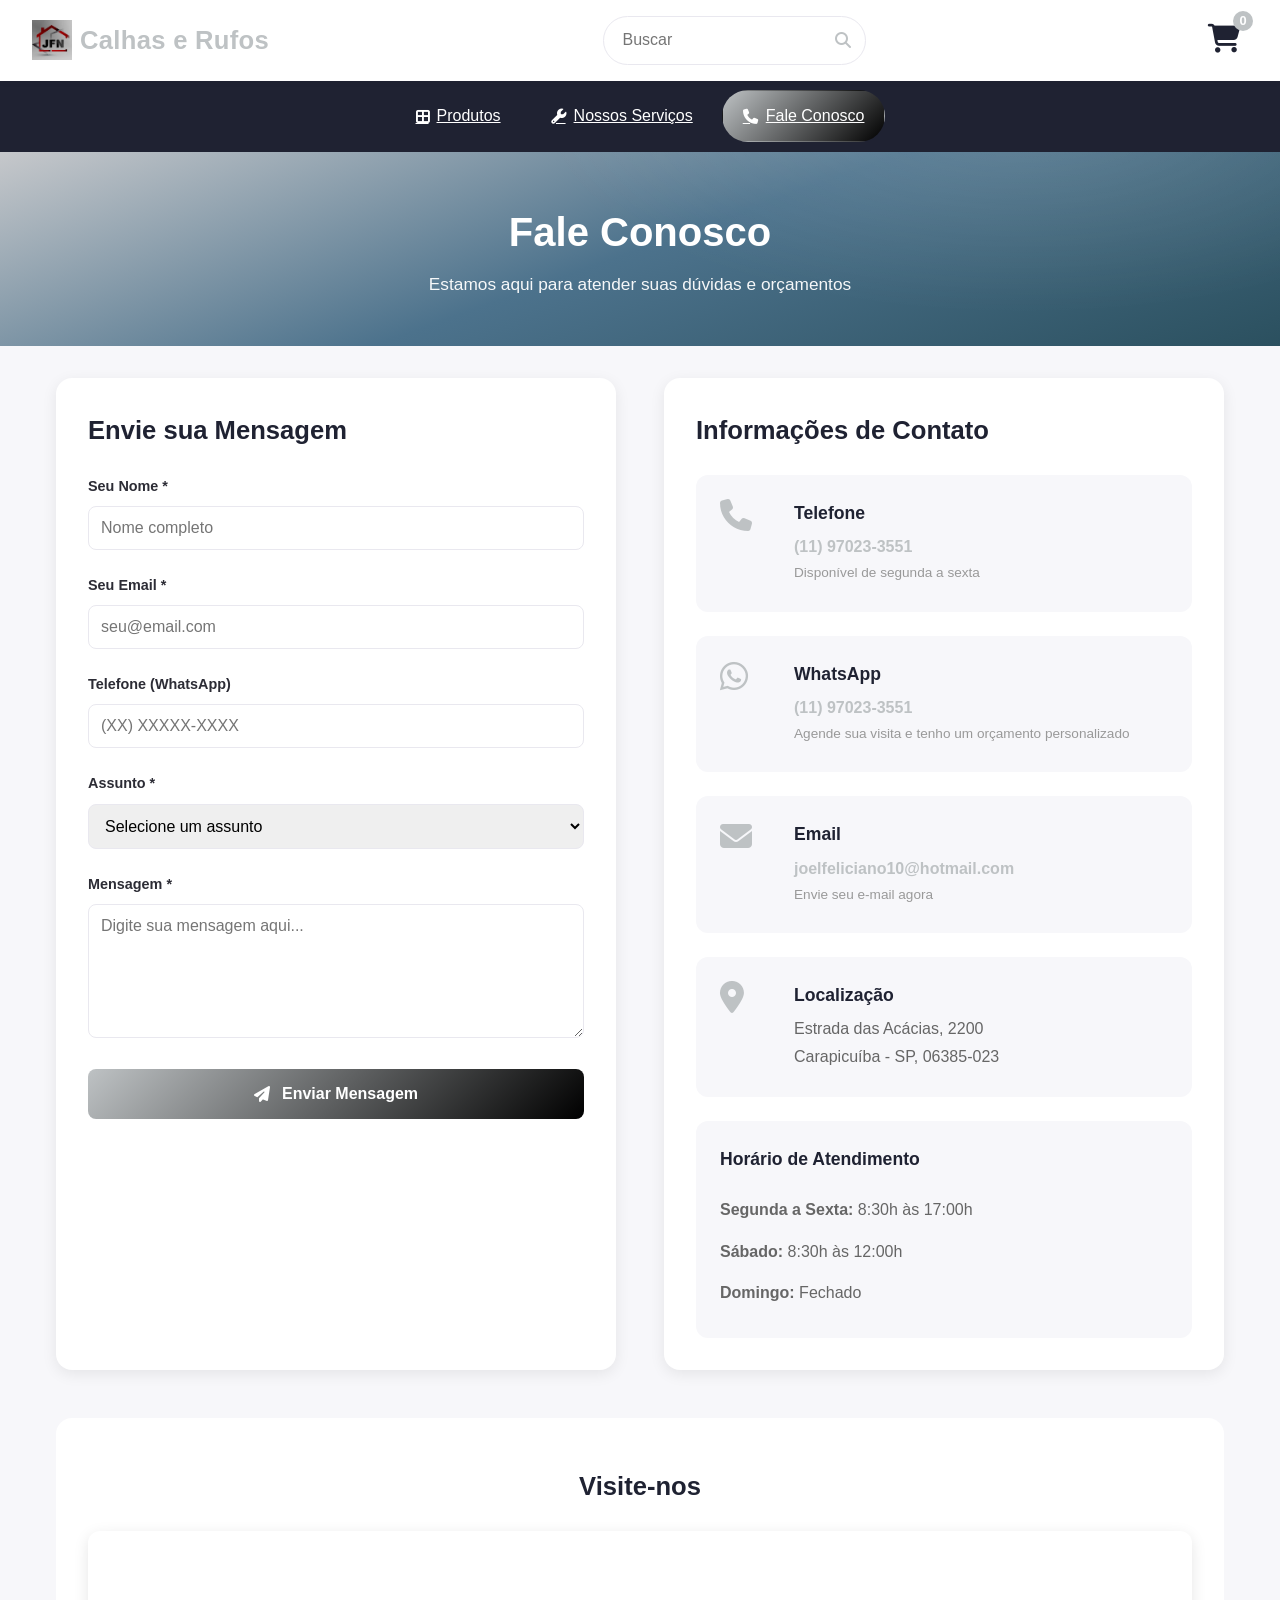
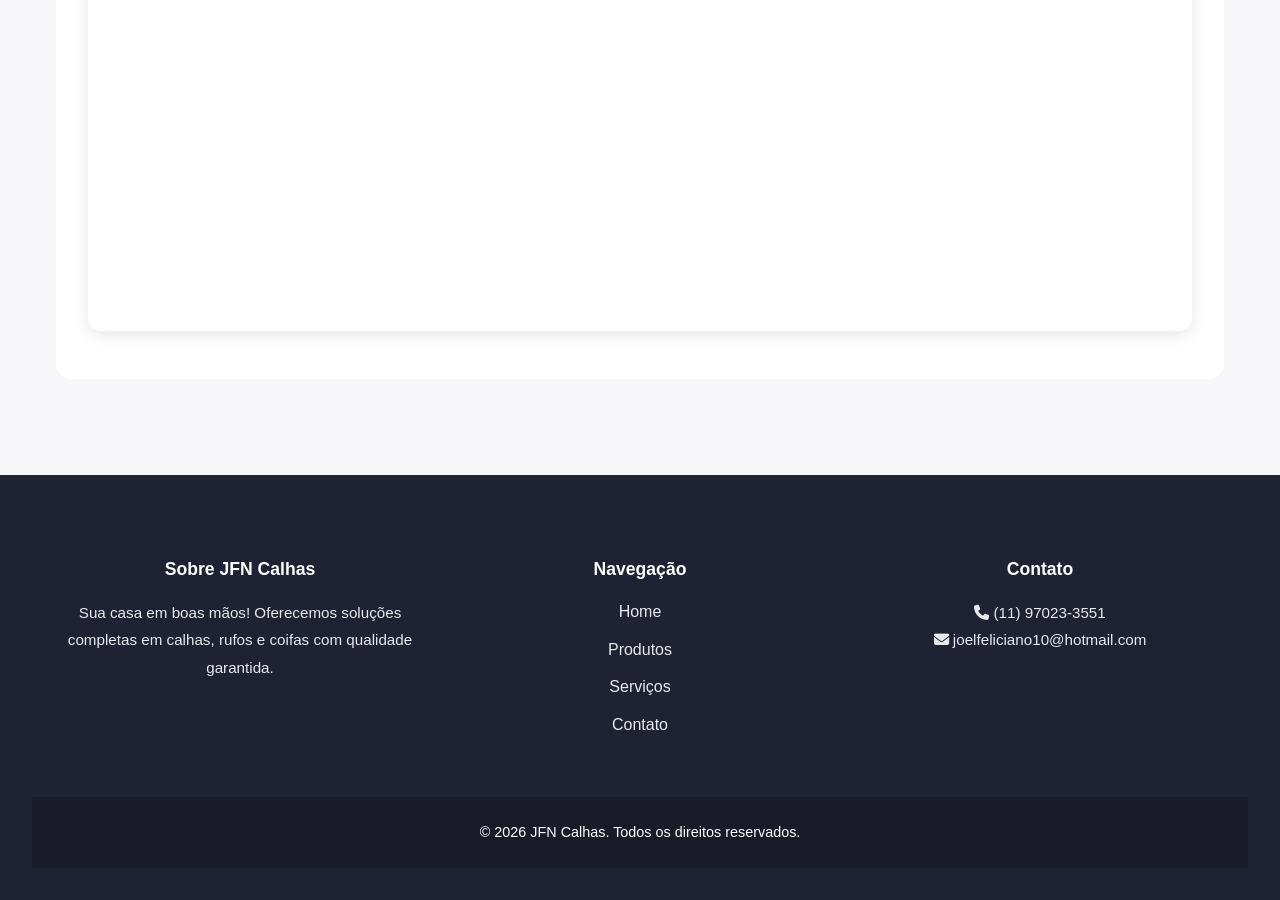
==== contato.html @ 028f1ea7 "Primeira versão do site JFN Calhas" ====
<!DOCTYPE html>
<html lang="pt-BR">

<head>
    <meta charset="UTF-8" />
    <meta name="viewport" content="width=device-width, initial-scale=1.0" />
    <!-- Font Awesome -->
    <link rel="stylesheet" href="https://cdnjs.cloudflare.com/ajax/libs/font-awesome/6.5.1/css/all.min.css" />
    <link rel="stylesheet" href="style.css" />
    <title>Fale Conosco - JFN Calhas</title>
</head>

<body>
    <header>
        <div class="logo">
            <a href="index.html" style="display: flex; align-items: center; gap: 0.5rem; text-decoration: none;">
                <img src="./assets/LogoJFN.png" alt="logo" class="logo-image" />
                <h1>Calhas e Rufos</h1>
            </a>
        </div>

        <div class="search-container">
            <input class="search-input" placeholder="Buscar " />
            <i class="fa-solid fa-magnifying-glass"></i>
        </div>

        <div class="cart-icon">
            <i class="fa-solid fa-cart-shopping"></i>
            <span class="cart-badge">0</span>
        </div>
    </header>

    <!-- CATEGORIAS -->
    <div class="categories-container">
        <nav class="categories-bar">
            <a href="produtos.html" class="category-btn">
                <i class="fa-solid fa-border-all"></i> Produtos
            </a>
            <a href="servicos.html" class="category-btn">
                <i class="fa-solid fa-wrench"></i> Nossos Serviços
            </a>
            <a href="contato.html" class="category-btn active">
                <i class="fa-solid fa-phone"></i> Fale Conosco
            </a>
        </nav>
    </div>

    <!-- HERO -->
    <section class="hero-section">
        <div class="hero-inner">
            <h2>Fale Conosco</h2>
            <p>Estamos aqui para atender suas dúvidas e orçamentos</p>
        </div>
    </section>

    <main class="contact-main">
        <div class="contact-container">
            <!-- Formulário de Contato -->
            <div class="contact-form-section">
                <h2>Envie sua Mensagem</h2>
                <form class="contact-form" id="contact-form">
                    <div class="form-group">
                        <label for="name">Seu Nome *</label>
                        <input type="text" id="name" name="name" required placeholder="Nome completo" />
                    </div>

                    <div class="form-group">
                        <label for="email">Seu Email *</label>
                        <input type="email" id="email" name="email" required placeholder="seu@email.com" />
                    </div>

                    <div class="form-group">
                        <label for="phone">Telefone (WhatsApp)</label>
                        <input type="tel" id="phone" name="phone" placeholder="(XX) XXXXX-XXXX" />
                    </div>

                    <div class="form-group">
                        <label for="subject">Assunto *</label>
                        <select id="subject" name="subject" required>
                            <option value="">Selecione um assunto</option>
                            <option value="orcamento">Solicitar Orçamento</option>
                            <option value="servico">Informações sobre Serviços</option>
                            <option value="produtos">Dúvidas sobre Produtos</option>
                            <option value="reclamacao">Reclamação/Sugestão</option>
                            <option value="outro">Outro</option>
                        </select>
                    </div>

                    <div class="form-group">
                        <label for="message">Mensagem *</label>
                        <textarea id="message" name="message" required placeholder="Digite sua mensagem aqui..." rows="6"></textarea>
                    </div>

                    <button type="submit" class="submit-btn">
                        <i class="fa-solid fa-paper-plane"></i> Enviar Mensagem
                    </button>
                </form>
            </div>

            <!-- Informações de Contato -->
            <div class="contact-info-section">
                <h2>Informações de Contato</h2>
                
                <div class="contact-info-card">
                    <div class="info-icon">
                        <i class="fa-solid fa-phone"></i>
                    </div>
                    <div class="info-content">
                        <h3>Telefone</h3>
                        <p><a href="tel:+5511999999999">(11) 97023-3551</a></p>
                        <p class="info-subtitle">Disponível de segunda a sexta</p>
                    </div>
                </div>

                <div class="contact-info-card">
                    <div class="info-icon">
                        <i class="fa-brands fa-whatsapp"></i>
                    </div>
                    <div class="info-content">
                        <h3>WhatsApp</h3>
                        <p><a href="https://wa.me/5511970233551" target="_blank">(11) 97023-3551</a></p>
                        <p class="info-subtitle">Agende sua visita e tenho um orçamento personalizado</p>
                    </div>
                </div>

                <div class="contact-info-card">
                    <div class="info-icon">
                        <i class="fa-solid fa-envelope"></i>
                    </div>
                    <div class="info-content">
                        <h3>Email</h3>
                        <p><a href="mailto:contato@jfncalhas.com.br">joelfeliciano10@hotmail.com</a></p>
                        <p class="info-subtitle">Envie seu e-mail agora</p>
                    </div>
                </div>

                <div class="contact-info-card">
                    <div class="info-icon">
                        <i class="fa-solid fa-map-marker-alt"></i>
                    </div>
                    <div class="info-content">
                        <h3>Localização</h3>
                        <p>Estrada das Acácias, 2200</p>
                        <p>Carapicuíba - SP, 06385-023</p>
                    </div>
                </div>

                <div class="contact-hours">
                    <h3>Horário de Atendimento</h3>
                    <ul>
                        <li><strong>Segunda a Sexta:</strong> 8:30h às 17:00h</li>
                        <li><strong>Sábado:</strong> 8:30h às 12:00h</li>
                        <li><strong>Domingo:</strong> Fechado</li>
                    </ul>
                </div>
            </div>
        </div>

        <!-- Mapa (opcional) -->
        <section class="map-section">
            <h2>Visite-nos</h2>
            <div class="map-container">
                <iframe src="https://www.google.com/maps/embed?pb=!1m18!1m12!1m3!1d3657.3577963738426!2d-46.84429892346084!3d-23.538378289999998!2m3!1f0!2f0!3f0!3m2!1i1024!2i768!4f13.1!3m3!1m2!1s0x94ceffbdc9454e27%3A0x9224443551d5310c!2sJFN%20Calhas%20e%20Rufos!5e0!3m2!1spt-BR!2sbr!4v1234567890" width="100%" height="400" style="border:0;" allowfullscreen="" loading="lazy" referrerpolicy="no-referrer-when-downgrade"></iframe>
            </div>
        </section>
    </main>

    <!-- FOOTER -->
    <footer>
        <div class="footer-content">
            <div class="footer-section">
                <h4>Sobre JFN Calhas</h4>
                <p>Sua casa em boas mãos! Oferecemos soluções completas em calhas, rufos e coifas com qualidade garantida.</p>
            </div>
            <div class="footer-section">
                <h4>Navegação</h4>
                <ul>
                    <li><a href="index.html">Home</a></li>
                    <li><a href="produtos.html">Produtos</a></li>
                    <li><a href="servicos.html">Serviços</a></li>
                    <li><a href="contato.html">Contato</a></li>
                </ul>
            </div>
            <div class="footer-section">
                <h4>Contato</h4>
                <p><i class="fa-solid fa-phone"></i> (11) 97023-3551</p>
                <p><i class="fa-solid fa-envelope"></i> joelfeliciano10@hotmail.com</p>
            </div>
            <!--<div class="footer-section">
                <h4>Redes Sociais</h4>
                <div class="social-links">
                    <a href="#"><i class="fa-brands fa-facebook"></i></a>
                    <a href="#"><i class="fa-brands fa-instagram"></i></a>
                    <a href="#"><i class="fa-brands fa-whatsapp"></i></a>
                </div>
            </div>-->
        </div>
        <div class="footer-bottom">
            <p>&copy; 2026 JFN Calhas. Todos os direitos reservados.</p>
        </div>
    </footer>

    <script src="script.js"></script>
</body>

</html>
---- style.css ----
* {
  margin: 0;
  padding: 0;
  box-sizing: border-box;
  -webkit-font-smoothing: antialiased;
  -moz-osx-font-smoothing: grayscale;
}

/* PALETA – estética de perfumaria */
:root{
  --primary-color:rgb(190, 194, 196);   /* rose wine */
  --accent-color:black;    /* ameixa */
  --secondary-color:#1F2232; /* grafite elegante */
  --text-color:#2C2C35;
  --linght-gray:#F7F7FA;
  --border-color:#E9E8EF;
  --success-color:#2ecc71;
  --error-color:#e74c3c;
}

body{
  font-family: 'Segoe UI', Tahoma, Geneva, Verdana, sans-serif;
  color: var(--text-color);
  background: var(--linght-gray);
  line-height: 1.6;
}

body.no-scroll{ overflow:hidden; }

/* HEADER */
header{
  background:#fff;
  position:sticky; top:0; z-index:990;
  padding:1rem 2rem;
  display:flex; align-items:center; justify-content:space-between;
  gap:1rem; flex-wrap:wrap;
  box-shadow:0 2px 5px rgba(0,0,0,.05);
}

.logo{ display:flex; align-items:center; gap:.5rem; cursor:pointer; }
.logo i{ font-size:1.8rem; color:var(--primary-color); }
.logo h1{ font-size:1.6rem; color:var(--primary-color); font-weight:800; letter-spacing:.3px; }

.logo-image{ width:40px; height:40px; object-fit:contain; }
.search-container{
  width:100%; max-width:520px; margin:0;
  display:flex; align-items:center; gap:.5rem;
  background: #fff;
  border:1px solid var(--border-color);
  border-radius: 999px;
  padding:.55rem .9rem;
  order:3; flex-basis:100%;
}
.search-container input{
  width:100%; border:none; background:none; outline:none;
  padding:.35rem .25rem; font-size:1rem;
}
.search-container i{ color:var(--primary-color); cursor:pointer; }

/* CATEGORIAS */
.categories-container{
  background: var(--secondary-color);
  display:flex; overflow-x:auto;
}
.categories-bar{
  display:flex; justify-content:flex-start; align-items:center;
  padding:.6rem 1rem; gap:.5rem; width:100%; max-width:1200px; margin:0 auto;
}
.category-btn{
  display:flex; gap:.5rem; align-items:center;
  border:1px solid transparent;
  color:#fff; border-radius:999px; padding:.5rem 1rem;
  cursor:pointer; background:none; white-space:nowrap; font-size:.92rem;
  transition: .2s ease;
}
.category-btn i{ font-size:.95rem; }
.category-btn:hover{ border-color:rgba(255,255,255,.25); }
.category-btn.active{ background: linear-gradient(135deg, var(--primary-color), var(--accent-color)); }

/* HERO */
.hero-section{
  position:relative;
  color:#fff; text-align:center; padding:2.4rem 1rem;
  background:
    radial-gradient(1200px 500px at 80% -20%, rgba(255,255,255,.15), transparent 40%),
    linear-gradient(160deg, #c6c8cb 0%, #4c728c 50%, #2b505f 100%);
}
.hero-inner{ max-width:980px; margin:0 auto; }
.hero-section h2{ font-size:2.1rem; margin-bottom:.45rem; font-weight:800; }
.hero-section p{ font-size:1.08rem; opacity:.95; }
.hero-tags{ margin-top:1rem; display:flex; gap:.5rem; justify-content:center; flex-wrap:wrap; }
.hero-tags span{
  background: rgba(255,255,255,.15);
  border:1px solid rgba(255,255,255,.25);
  padding:.35rem .7rem; border-radius:999px; font-size:.9rem;
}

/* FOOTER */
footer{
  background: var(--secondary-color);
  color:#fff; text-align:center; padding:2rem;
}

/* LISTAGEM DE PRODUTOS */
.products{ width:100%; max-width:1200px; padding:1rem; margin:0 auto; }
.products-container{
  display:grid; grid-template-columns: repeat(auto-fill, minmax(250px, 1fr));
  gap:1rem;
}
.product-card{
  background:#fff; border-radius:1rem; overflow:hidden; cursor:pointer;
  transition:.3s; box-shadow:0 4px 15px rgba(0,0,0,.05);
}
.product-card:hover{ transform: translateY(-6px); box-shadow:0 10px 28px rgba(0,0,0,.12); }
.product-img{ width:100%; height:220px; object-fit:cover; }
.product-info{ padding:1rem; }
.product-name{ font-size:1.08rem; font-weight:700; margin-bottom:.35rem; color:var(--text-color); }
.product-description{ font-size:.92rem; margin-bottom:1rem; color:#6c6f78; }
.product-price{ font-size:1.35rem; color:var(--primary-color); margin-bottom:1rem; font-weight:800; }
.product-button{
  width:100%; border:none; padding:.75rem; font-size:1rem; font-weight:700; border-radius:.5rem;
  color:#fff; cursor:pointer; transition:.25s;
  background: linear-gradient(135deg, var(--primary-color), var(--accent-color));
}
.product-button:hover{ filter:brightness(1.05); transform: translateY(-1px); }

/* CARRINHO */
.cart-icon{ position:relative; cursor:pointer; padding:.5rem; order:2; }
.cart-icon i{ font-size:1.8rem; color:var(--secondary-color); }
.cart-badge{
  position:absolute; top:0; right:0; background:var(--primary-color); color:#fff;
  border-radius:50%; width:20px; height:20px; display:flex; justify-content:center; align-items:center;
  font-size:.8rem; font-weight:800; transform: translate(25%,-25%);
}

.cart-overlay{
  position:fixed; inset:0; background:rgba(0,0,0,.5); z-index:999;
  opacity:0; visibility:hidden; transition: opacity .3s, visibility .3s;
}
.cart-overlay.show{ opacity:1; visibility:visible; }

.cart-sidebar{
  position:fixed; top:0; right:0; width:100%; max-width:420px; height:100%;
  background:#fff; box-shadow:-4px 0 15px rgba(0,0,0,.1); z-index:1000;
  display:flex; flex-direction:column; transform: translateX(100%);
  transition: transform .4s cubic-bezier(.25,.46,.45,.94);
}
.cart-sidebar.show{ transform: translateX(0); }

.cart-header{
  display:flex; justify-content:space-between; align-items:center;
  padding:1rem 1.5rem; border-bottom:1px solid var(--border-color);
}
.cart-header h3{ font-size:1.4rem; color:var(--secondary-color); }
.close-cart-btn{ background:none; border:none; font-size:2rem; cursor:pointer; color:var(--text-color); }

.cart-body{ padding:1.5rem; overflow-y:auto; flex-shrink:1; }
.cart-footer{ padding:1rem 1.5rem; border-top:1px solid var(--border-color); background:var(--linght-gray); overflow-y:auto; flex-grow:1; }

.finish-order-btn-container{
  padding:1rem 1.5rem; border-top:1px solid var(--border-color); background:#fff;
  box-shadow:0 -2px 5px rgba(0,0,0,.05);
}

/* scrollbars */
.cart-body::-webkit-scrollbar, .cart-footer::-webkit-scrollbar{ width:6px; }
.cart-body::-webkit-scrollbar-track, .cart-footer::-webkit-scrollbar-track{ background:var(--linght-gray); }
.cart-body::-webkit-scrollbar-thumb, .cart-footer::-webkit-scrollbar-thumb{
  background:#ccc; border-radius:10px; border:2px solid var(--linght-gray);
}

.cart-empty{ text-align:center; padding-top:4rem; color:#999; }
.cart-empty i{ font-size:4rem; margin-bottom:1rem; color:var(--border-color); }
.cart-empty p{ font-size:1.2rem; font-weight:600; }

.cart-item{ display:flex; align-items:center; gap:1rem; margin-bottom:1.5rem; }
.cart-item-img{
  width:80px; height:80px; object-fit:cover; border-radius:.5rem; border:1px solid var(--border-color);
}
.cart-item-info{ flex-grow:1; }
.cart-item-name{ font-size:1rem; font-weight:700; margin-bottom:.25rem; }
.cart-item-price{ font-size:.95rem; color:var(--primary-color); font-weight:800; }
.cart-item-controls{ display:flex; align-items:center; gap:.5rem; margin-top:.5rem; }

.quantity-btn{
  background:var(--linght-gray); border:1px solid var(--border-color);
  width:28px; height:28px; border-radius:50%; cursor:pointer; font-weight:800; transition: background .2s;
}
.quantity-btn:hover{ background:#e9e9f0; }
.remove-item-btn{
  background:none; border:none; color:#f44336; font-size:1.8rem; cursor:pointer; margin-left:auto; transition: color .2s;
}
.remove-item-btn:hover{ color:#c23126; }

.product-image-fly{
  position:fixed; z-index:1001; border-radius:50%; transition: all .7s cubic-bezier(.55,.055,.675,.19); object-fit:cover;
}

/* ENTREGA/RETIRADA E FORM */
.options-toggle{ display:flex; border:1px solid var(--border-color); border-radius:999px; overflow:hidden; margin-bottom:1.2rem; }
.delivery-btn{
  flex:1; padding:.75rem; border:none; background:#fff; cursor:pointer; font-size:1rem; font-weight:700; color:var(--text-color); transition: background .3s;
}
.delivery-btn.active{ background: var(--secondary-color); color:#fff; }

.form-group{ margin-bottom:1rem; }
.form-group label{ display:block; margin-bottom:.5rem; font-weight:700; font-size:.9rem; }
.form-group input, .form-group select, .form-group textarea{
  width:100%; padding:.75rem; border:1px solid var(--border-color); border-radius:.5rem; font-size:1rem; font-family:inherit;
  transition: border-color .2s, box-shadow .2s;
}
.form-group input:focus, .form-group select:focus, .form-group textarea:focus{
  border-color: var(--primary-color); box-shadow:0 0 0 3px rgba(198,66,110,.15); outline:none;
}
.form-group input.error, .form-group textarea.error, .form-group select.error{
  border-color: var(--error-color) !important; box-shadow:0 0 0 3px rgba(231,76,60,.2) !important;
}
.form-group input:read-only{ background:#eee; cursor:not-allowed; opacity:.85; }

.payment-options-container{ border-top:1px solid var(--border-color); margin-top:1.2rem; padding-top:1.2rem; }
.payment-options-container h4{ font-size:1rem; margin:0 0 1rem; }
.payment-option{
  display:flex; align-items:center; gap:.75rem; padding:.75rem; border:1px solid var(--border-color);
  border-radius:.5rem; margin-bottom:.5rem; cursor:pointer; transition: border-color .2s, background .2s;
}
.payment-option:hover{ background:#fff; }
.payment-option input[type="radio"]{ width:auto; }
.payment-option.selected{ border-color: var(--primary-color); background: #fff3f7; }

#troco-container{ display:none; margin-top:1rem; padding:1rem; background:#fff; border-radius:.5rem; border:1px solid var(--border-color); }

.delivery-fee-notice{ font-size:.8rem; text-align:center; color:#777; background:#fff; padding:.5rem; border-radius:.5rem; margin:1.2rem 0; }

.date-time-row{ display:flex; gap:1rem; }

.cart-summary{ margin:1.2rem 0; border-top:1px solid var(--border-color); padding-top:1.2rem; }
.summary-line{ display:flex; justify-content:space-between; margin-bottom:.5rem; font-size:1rem; }
.summary-line.total{ font-size:1.15rem; font-weight:800; color:var(--primary-color); margin-top:1rem; }

.coupon-container, .coupon-group{ display:flex; gap:.5rem; margin-bottom:.5rem; }
#coupon-input{
  flex-grow:1; border:1px solid var(--border-color); border-radius:.5rem; padding:.75rem; font-size:1rem;
}
#apply-coupon-btn{
  border:none; background: var(--secondary-color); color:#fff; padding:0 1.5rem; border-radius:.5rem; cursor:pointer; font-weight:800; transition: background .2s;
}
#apply-coupon-btn:hover{ background:#2b2f43; }

.coupon-feedback{ font-size:.9rem; font-weight:700; margin-bottom:1rem; height:1em; }
.coupon-feedback.success{ color: var(--success-color); }
.coupon-feedback.error{ color: var(--error-color); }

.summary-line.discount-line{ color: var(--success-color); font-weight:800; }

.finish-order-btn, .checkout-btn{
  width:100%; padding:1rem; font-size:1.1rem; font-weight:800; color:#fff;
  background: linear-gradient(135deg, var(--primary-color), var(--accent-color));
  border:none; border-radius:.6rem; cursor:pointer; transition: transform .15s;
}
.finish-order-btn:hover:not(:disabled), .checkout-btn:hover:not(:disabled){ transform: translateY(-1px); }
.finish-order-btn:disabled, .checkout-btn:disabled{ background:#cfcfde; cursor:not-allowed; }
.finish-order-btn .fa-whatsapp{ margin-right:.5rem; }

/* BANNER "VER CARRINHO" */
.view-cart-banner{
  position:fixed; bottom:-100px; left:0; width:100%;
  background: var(--secondary-color); color:#fff; z-index:980; padding:1rem;
  display:flex; justify-content:space-between; align-items:center;
  box-shadow:0 -2px 10px rgba(0,0,0,.2); transition: bottom .4s ease-in-out;
}
.view-cart-banner.show{ bottom:0; }
.view-cart-banner p{ margin:0; font-weight:800; }
.view-cart-banner-btn{
  background:var(--primary-color); color:#fff; border:none; padding:.75rem 1.5rem; border-radius:999px; font-weight:800; cursor:pointer;
}

/* RESPONSIVO */
@media (min-width:768px){
  .search-container{ order:2; flex-basis:auto; width:auto; }
  .cart-icon{ order:3; }
  .categories-bar{ justify-content:center; }
  .category-btn{ padding:.75rem 1.25rem; font-size:1rem; }
  .products{ padding:2rem; }
  .products-container{ gap:2rem; }
  .product-img{ height:250px; }
  .product-info{ padding:1.35rem; }
  .product-name{ font-size:1.18rem; }
  .hero-section{ padding:3rem 2rem; }
  .hero-section h2{ font-size:2.5rem; }
}

/* Oculta o banner em telas maiores */
@media (min-width:769px){
  .view-cart-banner{ display:none; }
}

/* ===== PÁGINA DE SERVIÇOS ===== */
.services-main{
  width:100%; max-width:1200px; padding:2rem 1rem; margin:0 auto;
}

.services-container{
  display:grid; grid-template-columns:repeat(auto-fit, minmax(300px, 1fr)); gap:2rem; margin-bottom:3rem;
}

.service-card{
  background:#fff; padding:2rem; border-radius:1rem; box-shadow:0 4px 15px rgba(0,0,0,.08);
  transition:.3s ease; border-left:4px solid var(--primary-color);
}

.service-card:hover{
  transform:translateY(-5px); box-shadow:0 8px 25px rgba(0,0,0,.12);
}

.service-icon{
  font-size:3rem; color:var(--primary-color); margin-bottom:1rem; display:inline-block;
}

.service-card h3{
  font-size:1.4rem; margin-bottom:.75rem; color:var(--secondary-color); font-weight:800;
}

.service-card p{
  color:#666; margin-bottom:1rem; line-height:1.6;
}

.service-features{
  list-style:none; padding:0;
}

.service-features li{
  display:flex; align-items:center; gap:.75rem; margin-bottom:.5rem; font-size:.95rem; color:#555;
}

.service-features i{
  color:var(--success-color); font-size:1rem;
}

/* CTA Section */
.cta-section{
  background:linear-gradient(135deg, var(--secondary-color) 0%, #3a4659 100%); color:#fff;
  padding:3rem 2rem; border-radius:1rem; text-align:center; margin-top:3rem;
}

.cta-section h2{
  font-size:2rem; margin-bottom:1rem; font-weight:800;
}

.cta-section p{
  font-size:1.1rem; margin-bottom:2rem; opacity:.95;
}

.cta-button{
  display:inline-flex; align-items:center; gap:.75rem; background:var(--primary-color); color:var(--secondary-color);
  padding:1rem 2rem; border-radius:999px; text-decoration:none; font-weight:800;
  transition:.3s ease; font-size:1.05rem;
}

.cta-button:hover{
  transform:translateY(-3px); box-shadow:0 6px 20px rgba(190,194,196,.3);
}

/* ===== PÁGINA DE CONTATO ===== */
.contact-main{
  width:100%; max-width:1200px; padding:2rem 1rem; margin:0 auto;
}

.contact-container{
  display:grid; grid-template-columns:1fr 1fr; gap:3rem; margin-bottom:3rem;
}

.contact-form-section, .contact-info-section{
  background:#fff; padding:2rem; border-radius:1rem; box-shadow:0 4px 15px rgba(0,0,0,.08);
}

.contact-form-section h2, .contact-info-section h2{
  font-size:1.6rem; margin-bottom:1.5rem; color:var(--secondary-color); font-weight:800;
}

.contact-form{
  display:flex; flex-direction:column; gap:1.5rem;
}

.contact-form .form-group{
  margin-bottom:0;
}

.contact-form label{
  font-weight:700; margin-bottom:.5rem; display:block; color:var(--text-color);
}

.contact-form input, .contact-form select, .contact-form textarea{
  width:100%; padding:.75rem; border:1px solid var(--border-color); border-radius:.5rem;
  font-size:1rem; font-family:inherit; transition: border-color .2s;
}

.contact-form input:focus, .contact-form select:focus, .contact-form textarea:focus{
  border-color:var(--primary-color); outline:none; box-shadow:0 0 0 3px rgba(190,194,196,.15);
}

.submit-btn{
  background:linear-gradient(135deg, var(--primary-color), var(--accent-color)); color:#fff;
  padding:1rem; border:none; border-radius:.5rem; font-weight:800; cursor:pointer; font-size:1rem;
  display:flex; align-items:center; justify-content:center; gap:.75rem; transition:.3s ease;
}

.submit-btn:hover{
  transform:translateY(-2px); box-shadow:0 4px 15px rgba(0,0,0,.2);
}

.contact-info-card{
  display:flex; gap:1.5rem; padding:1.5rem; background:var(--linght-gray); border-radius:.75rem; margin-bottom:1.5rem;
}

.info-icon{
  font-size:2rem; color:var(--primary-color); min-width:50px; display:flex; align-items:flex-start;
}

.info-content h3{
  font-size:1.1rem; margin-bottom:.5rem; color:var(--secondary-color); font-weight:800;
}

.info-content p{
  margin-bottom:.25rem; color:#666; line-height:1.5;
}

.info-content a{
  color:var(--primary-color); text-decoration:none; font-weight:700; transition:.2s;
}

.info-content a:hover{
  color:var(--secondary-color);
}

.info-subtitle{
  font-size:.85rem; color:#999 !important; margin-top:.25rem !important;
}

.contact-hours{
  background:var(--linght-gray); padding:1.5rem; border-radius:.75rem;
}

.contact-hours h3{
  font-size:1.1rem; margin-bottom:1rem; color:var(--secondary-color); font-weight:800;
}

.contact-hours ul{
  list-style:none; padding:0;
}

.contact-hours li{
  padding:.5rem 0; color:#666; line-height:1.6;
}

/* Mapa */
.map-section{
  background:#fff; padding:3rem 2rem; border-radius:1rem; margin-top:2rem;
}

.map-section h2{
  font-size:1.6rem; margin-bottom:1.5rem; text-align:center; color:var(--secondary-color); font-weight:800;
}

.map-container{
  width:100%; height:400px; border-radius:.75rem; overflow:hidden; box-shadow:0 4px 15px rgba(0,0,0,.1);
}

/* Footer */
footer{
  margin-top:4rem;
}

.footer-content{
  background:var(--secondary-color); color:#fff; padding:3rem 1rem; display:grid;
  grid-template-columns:repeat(auto-fit, minmax(250px, 1fr)); gap:2rem; max-width:1200px; margin:0 auto;
}

.footer-section h4{
  font-size:1.1rem; margin-bottom:1rem; font-weight:800;
}

.footer-section p{
  font-size:.95rem; line-height:1.8; opacity:.9;
}

.footer-section ul{
  list-style:none; padding:0;
}

.footer-section li{
  margin-bottom:.75rem;
}

.footer-section a{
  color:#fff; text-decoration:none; opacity:.9; transition:.2s;
}

.footer-section a:hover{
  opacity:1; text-decoration:underline;
}

.social-links{
  display:flex; gap:1rem; margin-top:1rem;
}

.social-links a{
  font-size:1.5rem; display:flex; align-items:center; justify-content:center;
}

.footer-bottom{
  background:rgba(0,0,0,.2); padding:1.5rem; text-align:center; color:#fff; font-size:.9rem;
}

/* Responsivo Serviços e Contato */
@media (max-width:768px){
  .services-container{
    grid-template-columns:1fr;
  }

  .contact-container{
    grid-template-columns:1fr;
  }

  .cta-section{
    padding:2rem 1rem;
  }

  .cta-section h2{
    font-size:1.5rem;
  }

  .contact-form-section h2, .contact-info-section h2{
    font-size:1.4rem;
  }

  .map-container{
    height:300px;
  }

  .footer-content{
    grid-template-columns:1fr;
  }
}
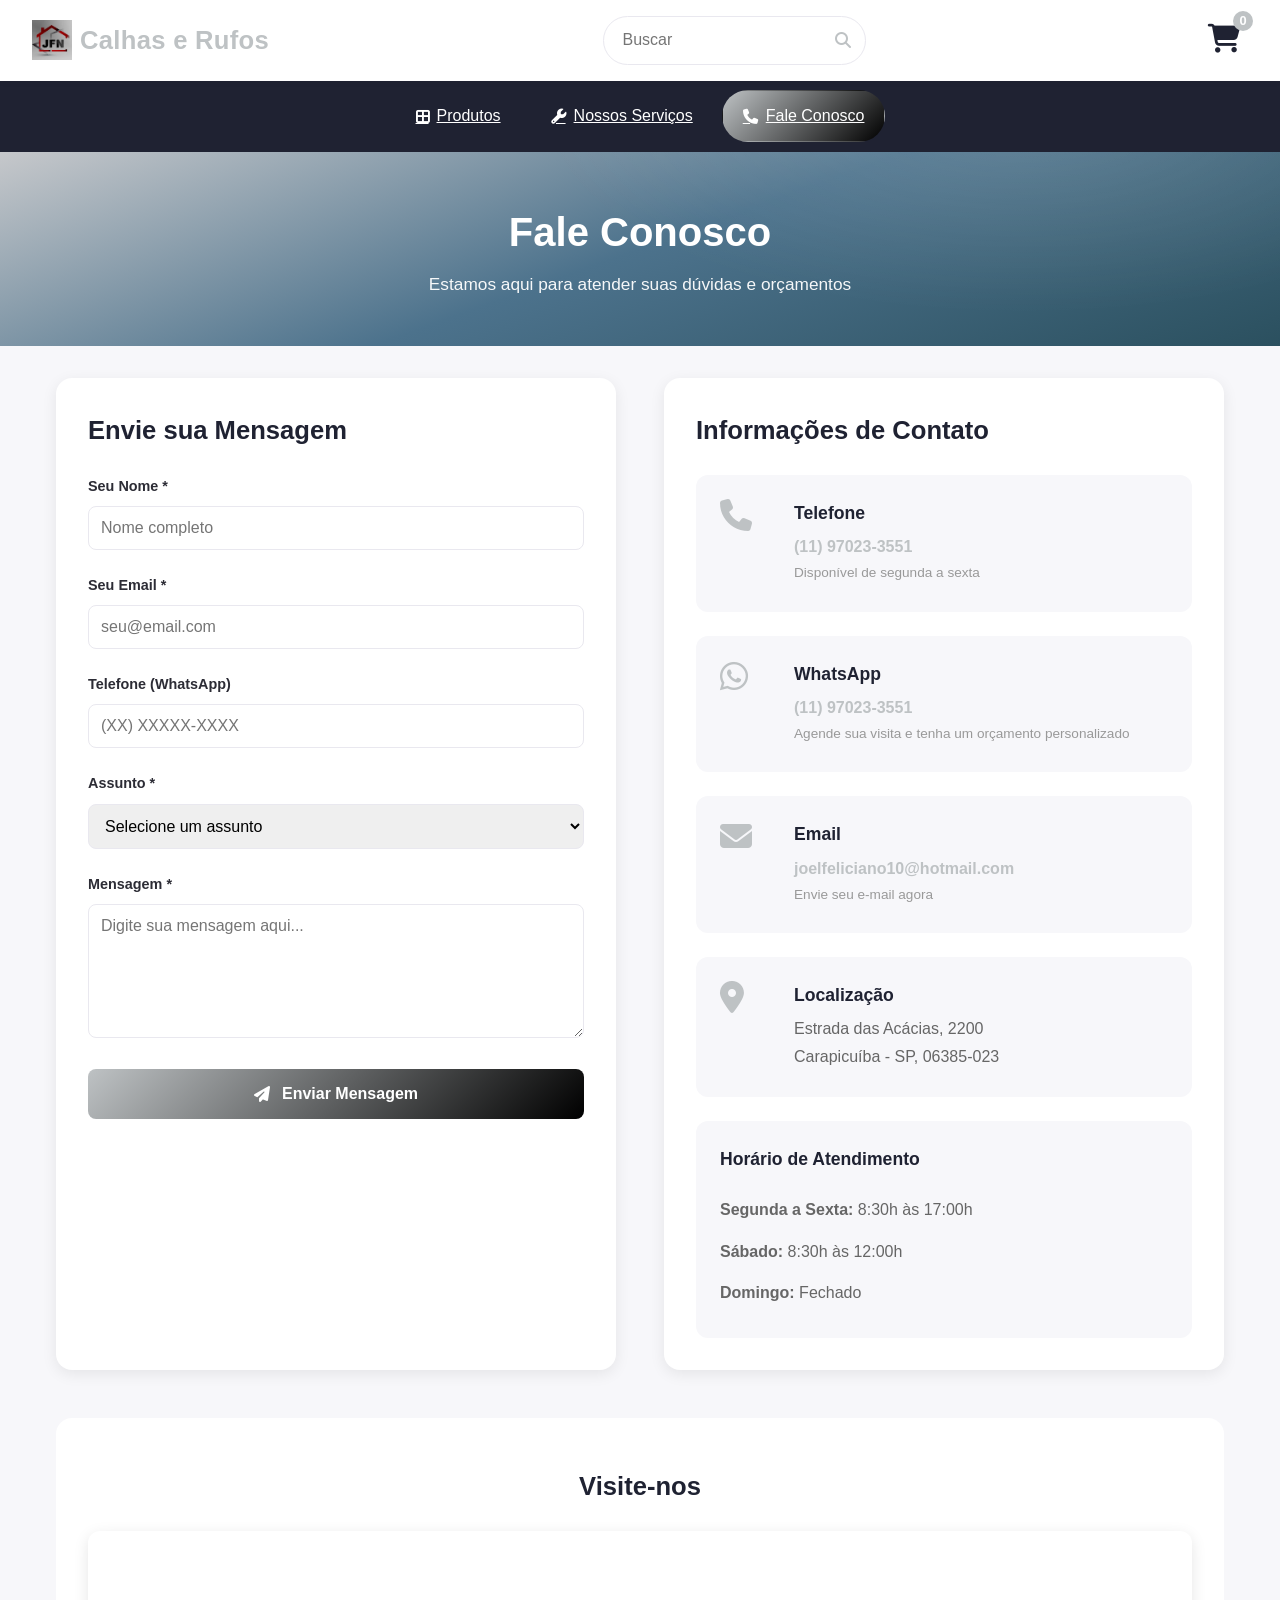
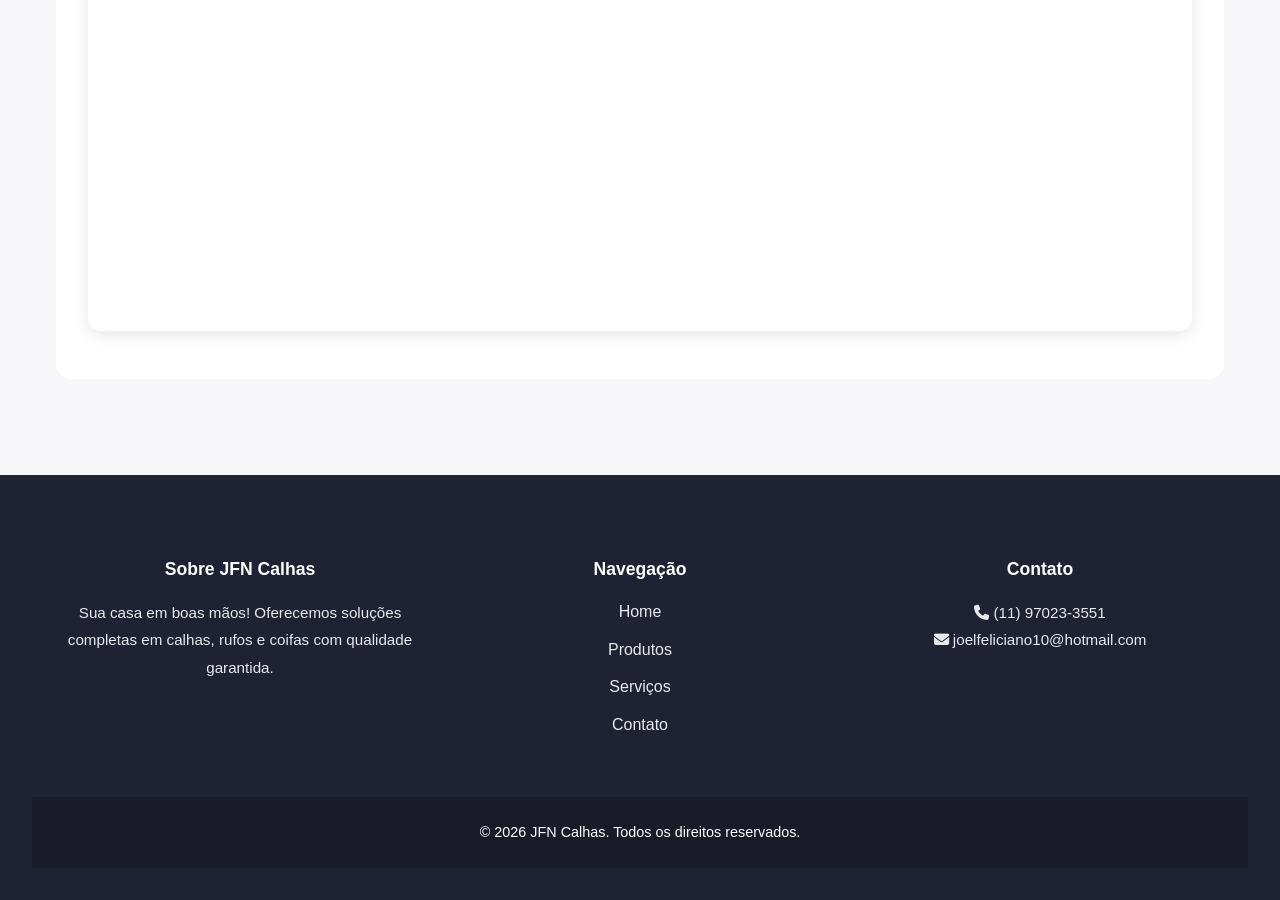
==== commit 41cb8607: "corrige texto da página de contato" ====
--- a/contato.html
+++ b/contato.html
@@ -119,7 +119,7 @@
                     <div class="info-content">
                         <h3>WhatsApp</h3>
                         <p><a href="https://wa.me/5511970233551" target="_blank">(11) 97023-3551</a></p>
-                        <p class="info-subtitle">Agende sua visita e tenho um orçamento personalizado</p>
+                        <p class="info-subtitle">Agende sua visita e tenha um orçamento personalizado</p>
                     </div>
                 </div>
 
